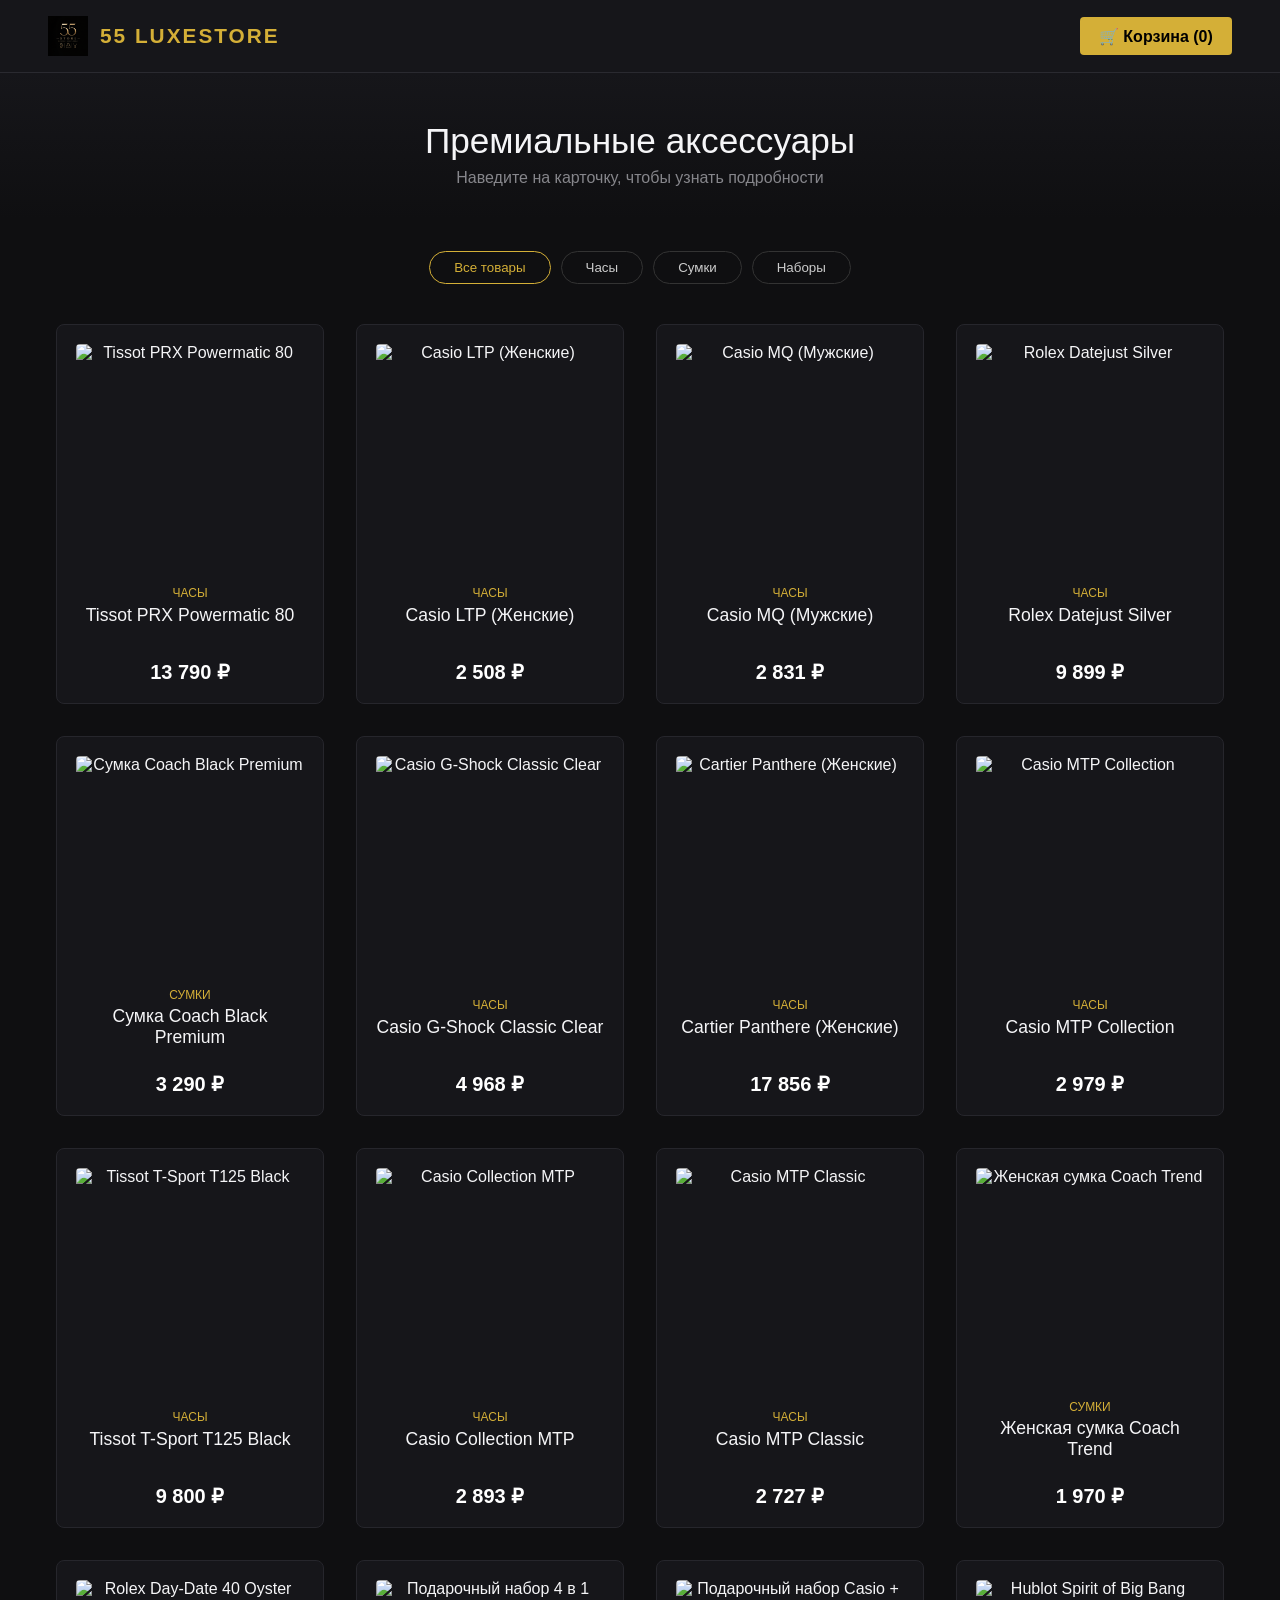
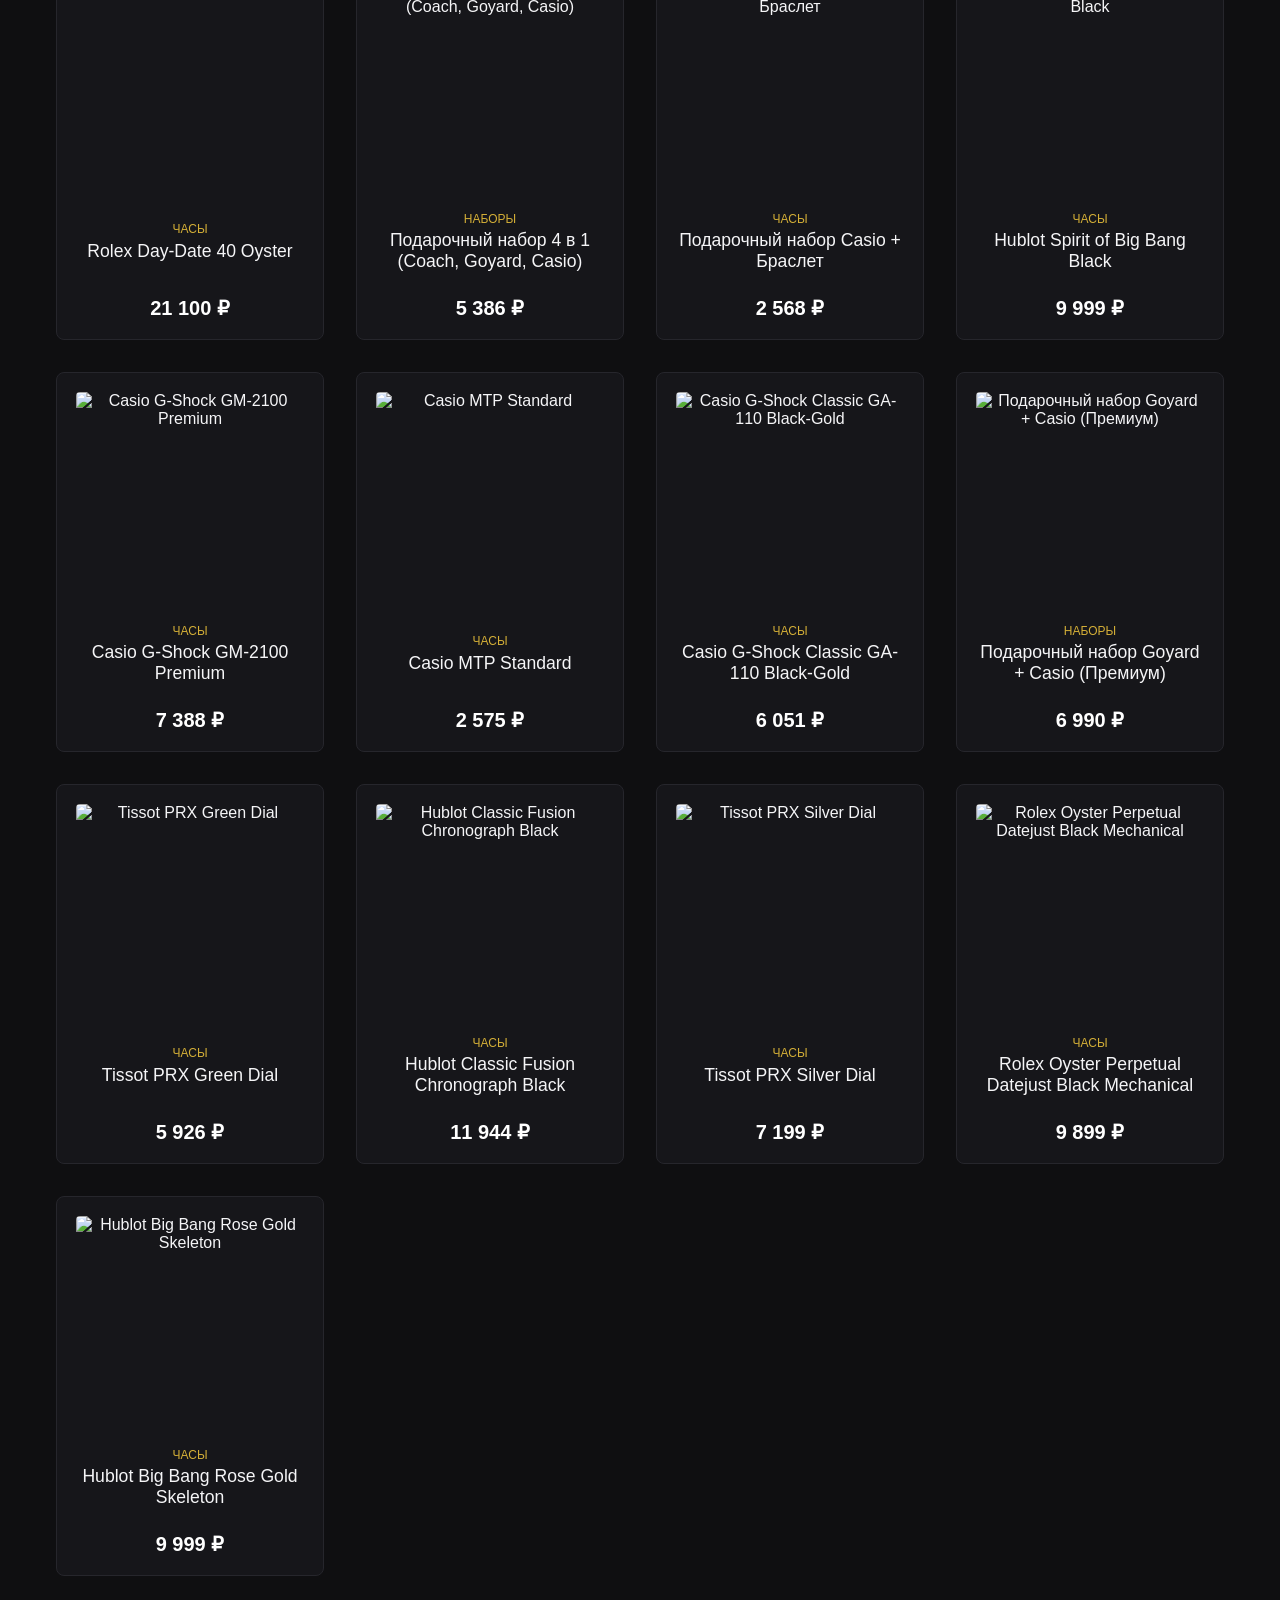
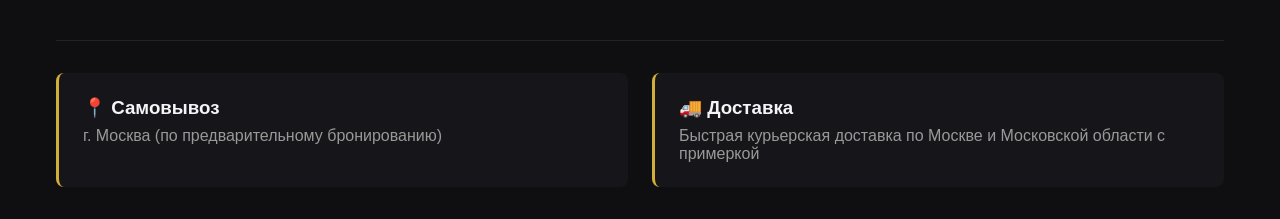
==== index.html @ fea14d13 "Add files via upload" ====
<!DOCTYPE html>
<html lang="ru">
<head>
  <meta charset="UTF-8">
  <meta name="viewport" content="width=device-width, initial-scale=1.0">
  <title>55 LUXESTORE — Премиальные часы и сумки</title>
  <link rel="stylesheet" href="style.css">
</head>
<body>

  <header class="header">
    <a href="#" class="logo">
      <img src="images/logo.png" alt="55 LUXESTORE" class="site-logo">
      <span class="brand-name">55 LUXESTORE</span>
    </a>

    <div class="cart-button">
      🛒 Корзина (<span id="cart-count">0</span>)
    </div>
  </header>

  <section class="hero">
    <h1>Премиальные аксессуары</h1>
    <p>Наведите на карточку, чтобы узнать подробности</p>
  </section>

  <main class="container">
    <div class="filter-bar">
      <button class="filter-btn active" onclick="filterCategory('all')">Все товары</button>
      <button class="filter-btn" onclick="filterCategory('watches')">Часы</button>
      <button class="filter-btn" onclick="filterCategory('bags')">Сумки</button>
      <button class="filter-btn" onclick="filterCategory('sets')">Наборы</button>
    </div>

    <div class="products-grid" id="products-grid"></div>

    <section class="info-section">
      <div class="info-card">
        <h3>📍 Самовывоз</h3>
        <p>г. Москва (по предварительному бронированию)</p>
      </div>
      <div class="info-card">
        <h3>🚚 Доставка</h3>
        <p>Быстрая курьерская доставка по Москве и Московской области с примеркой</p>
      </div>
    </section>
  </main>

  <script src="script.js"></script>
</body>
</html>
---- style.css ----
* {
  box-sizing: border-box;
  margin: 0;
  padding: 0;
  font-family: 'Helvetica Neue', Arial, sans-serif;
}

body {
  background-color: #0f0f11;
  color: #f5f5f7;
}

.header {
  display: flex;
  justify-content: space-between;
  align-items: center;
  padding: 1rem 3rem;
  background-color: #16161a;
  border-bottom: 1px solid #2a2a30;
  position: sticky;
  top: 0;
  z-index: 100;
}

.logo {
  display: flex;
  align-items: center;
  gap: 12px;
  text-decoration: none;
}

.site-logo {
  height: 40px;
  width: auto;
  display: block;
  object-fit: contain;
}

.brand-name {
  font-size: 1.3rem;
  font-weight: 700;
  letter-spacing: 2px;
  color: #d4af37;
}

.cart-button {
  background: #d4af37;
  color: #000;
  padding: 0.6rem 1.2rem;
  border-radius: 4px;
  font-weight: 600;
  cursor: pointer;
  user-select: none;
}

.hero {
  text-align: center;
  padding: 3rem 1rem 2rem;
  background: linear-gradient(180deg, #16161a 0%, #0f0f11 100%);
}

.hero h1 {
  font-size: 2.2rem;
  font-weight: 300;
  margin-bottom: 0.5rem;
}

.hero p {
  color: #86868b;
}

.container {
  max-width: 1200px;
  margin: 0 auto;
  padding: 2rem 1rem;
}

.filter-bar {
  display: flex;
  justify-content: center;
  gap: 10px;
  margin-bottom: 2.5rem;
}

.filter-btn {
  background: transparent;
  border: 1px solid #333;
  color: #ccc;
  padding: 0.5rem 1.5rem;
  border-radius: 20px;
  cursor: pointer;
  transition: all 0.2s ease;
}

.filter-btn.active, .filter-btn:hover {
  border-color: #d4af37;
  color: #d4af37;
}

.products-grid {
  display: grid;
  grid-template-columns: repeat(auto-fill, minmax(260px, 1fr));
  gap: 2rem;
}

/* ЭФФЕКТ ПЕРЕВОРОТА КАРТОЧКИ */
.product-card {
  background-color: transparent;
  height: 380px;
  perspective: 1000px;
}

.card-inner {
  position: relative;
  width: 100%;
  height: 100%;
  text-align: center;
  transition: transform 0.6s;
  transform-style: preserve-3d;
}

.product-card:hover .card-inner {
  transform: rotateY(180deg);
}

.card-front, .card-back {
  position: absolute;
  width: 100%;
  height: 100%;
  -webkit-backface-visibility: hidden;
  backface-visibility: hidden;
  border-radius: 8px;
  padding: 1.2rem;
  background: #16161a;
  border: 1px solid #26262c;
  display: flex;
  flex-direction: column;
  justify-content: space-between;
}

/* Лицевая сторона */
.card-front .product-image {
  width: 100%;
  height: 200px;
  object-fit: cover;
  border-radius: 4px;
}

.card-front .product-category {
  font-size: 0.75rem;
  color: #d4af37;
  text-transform: uppercase;
  margin-top: 0.8rem;
}

.card-front .product-title {
  font-size: 1.1rem;
  font-weight: 500;
  margin: 0.3rem 0;
}

.card-front .product-price {
  font-size: 1.25rem;
  font-weight: 600;
  color: #fff;
}

/* Обратная сторона */
.card-back {
  transform: rotateY(180deg);
  border-color: #d4af37;
  justify-content: center;
  gap: 1rem;
  overflow-y: auto;
}

.card-back h3 {
  font-size: 1.1rem;
  color: #d4af37;
}

.card-back p {
  font-size: 0.85rem;
  color: #ccc;
  line-height: 1.4;
  text-align: left;
}

.add-to-cart-btn {
  background: #d4af37;
  color: #000;
  border: none;
  padding: 0.8rem;
  border-radius: 4px;
  cursor: pointer;
  font-weight: 600;
  transition: opacity 0.2s;
  margin-top: auto;
}

.add-to-cart-btn:hover {
  opacity: 0.9;
}

.info-section {
  display: grid;
  grid-template-columns: 1fr 1fr;
  gap: 1.5rem;
  margin-top: 4rem;
  padding-top: 2rem;
  border-top: 1px solid #222;
}

.info-card {
  background: #16161a;
  padding: 1.5rem;
  border-radius: 8px;
  border-left: 3px solid #d4af37;
}

.info-card h3 {
  margin-bottom: 0.5rem;
}

.info-card p {
  color: #999;
}
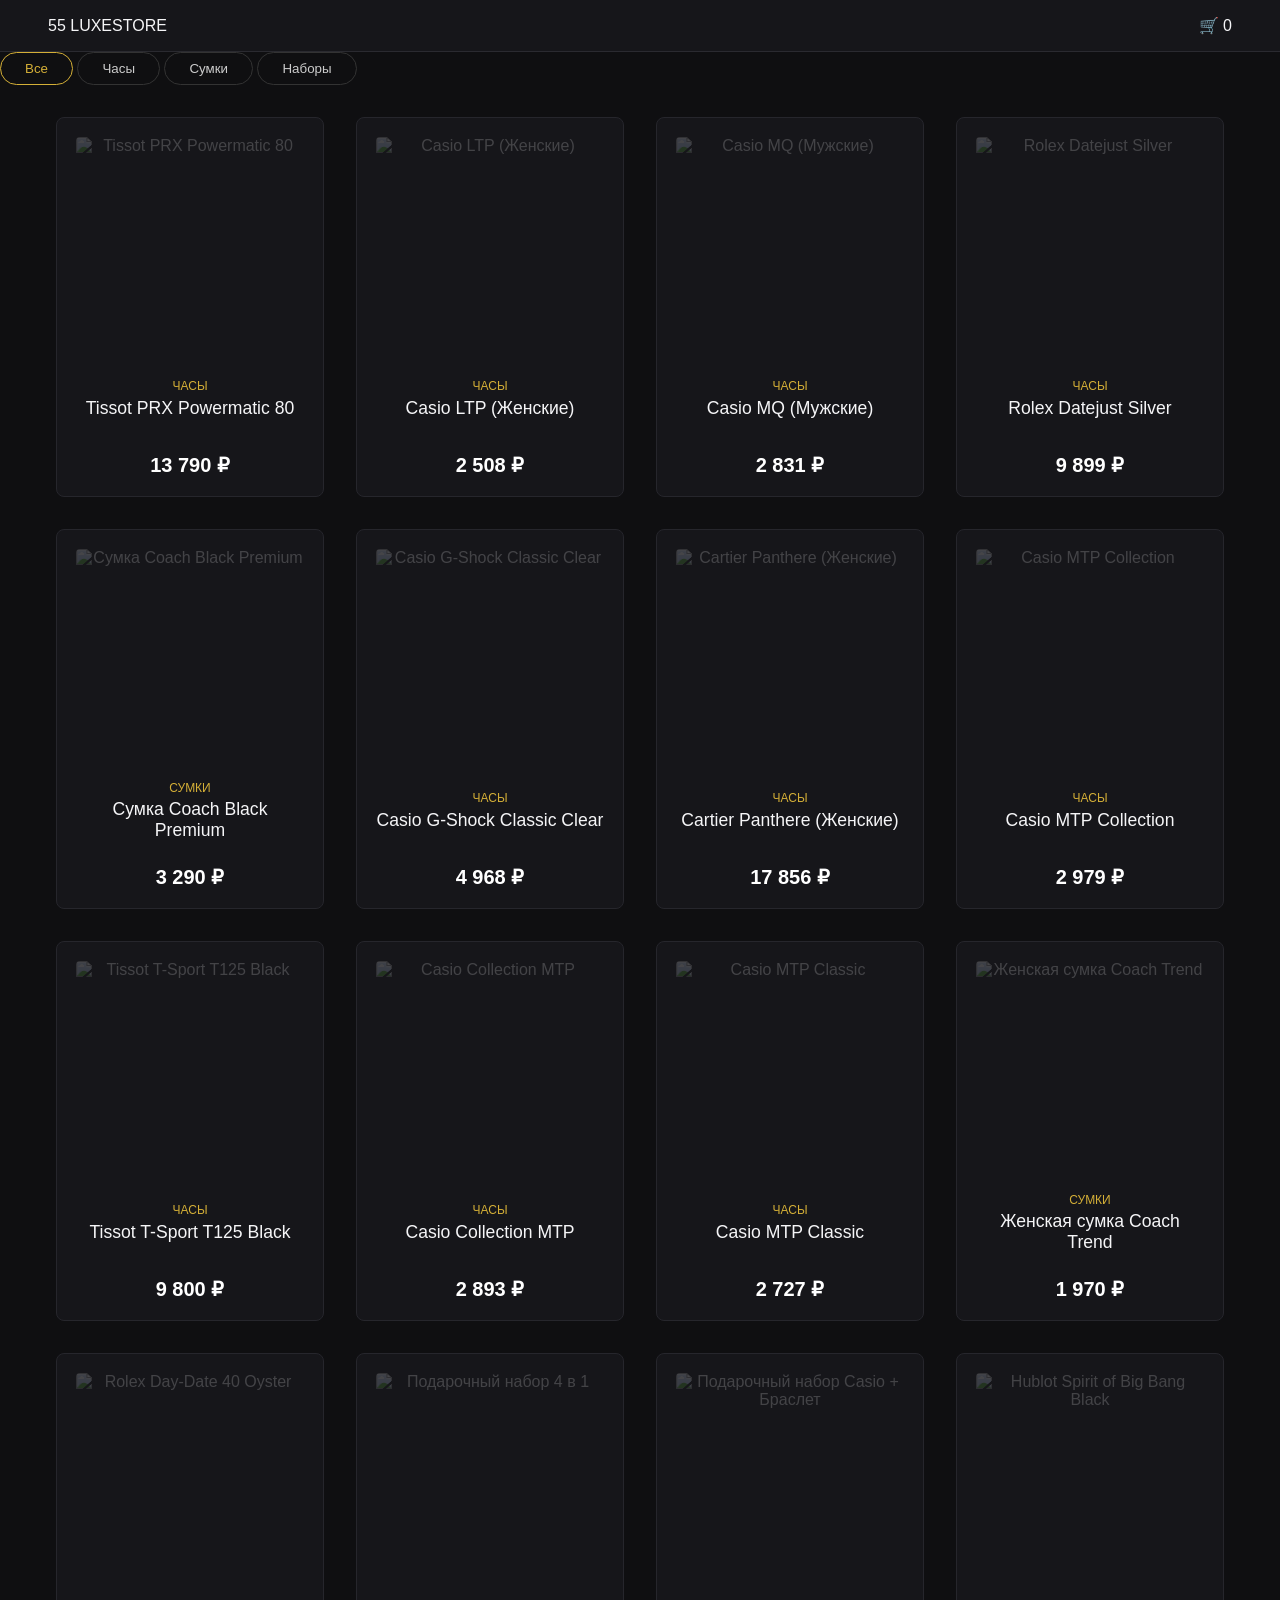
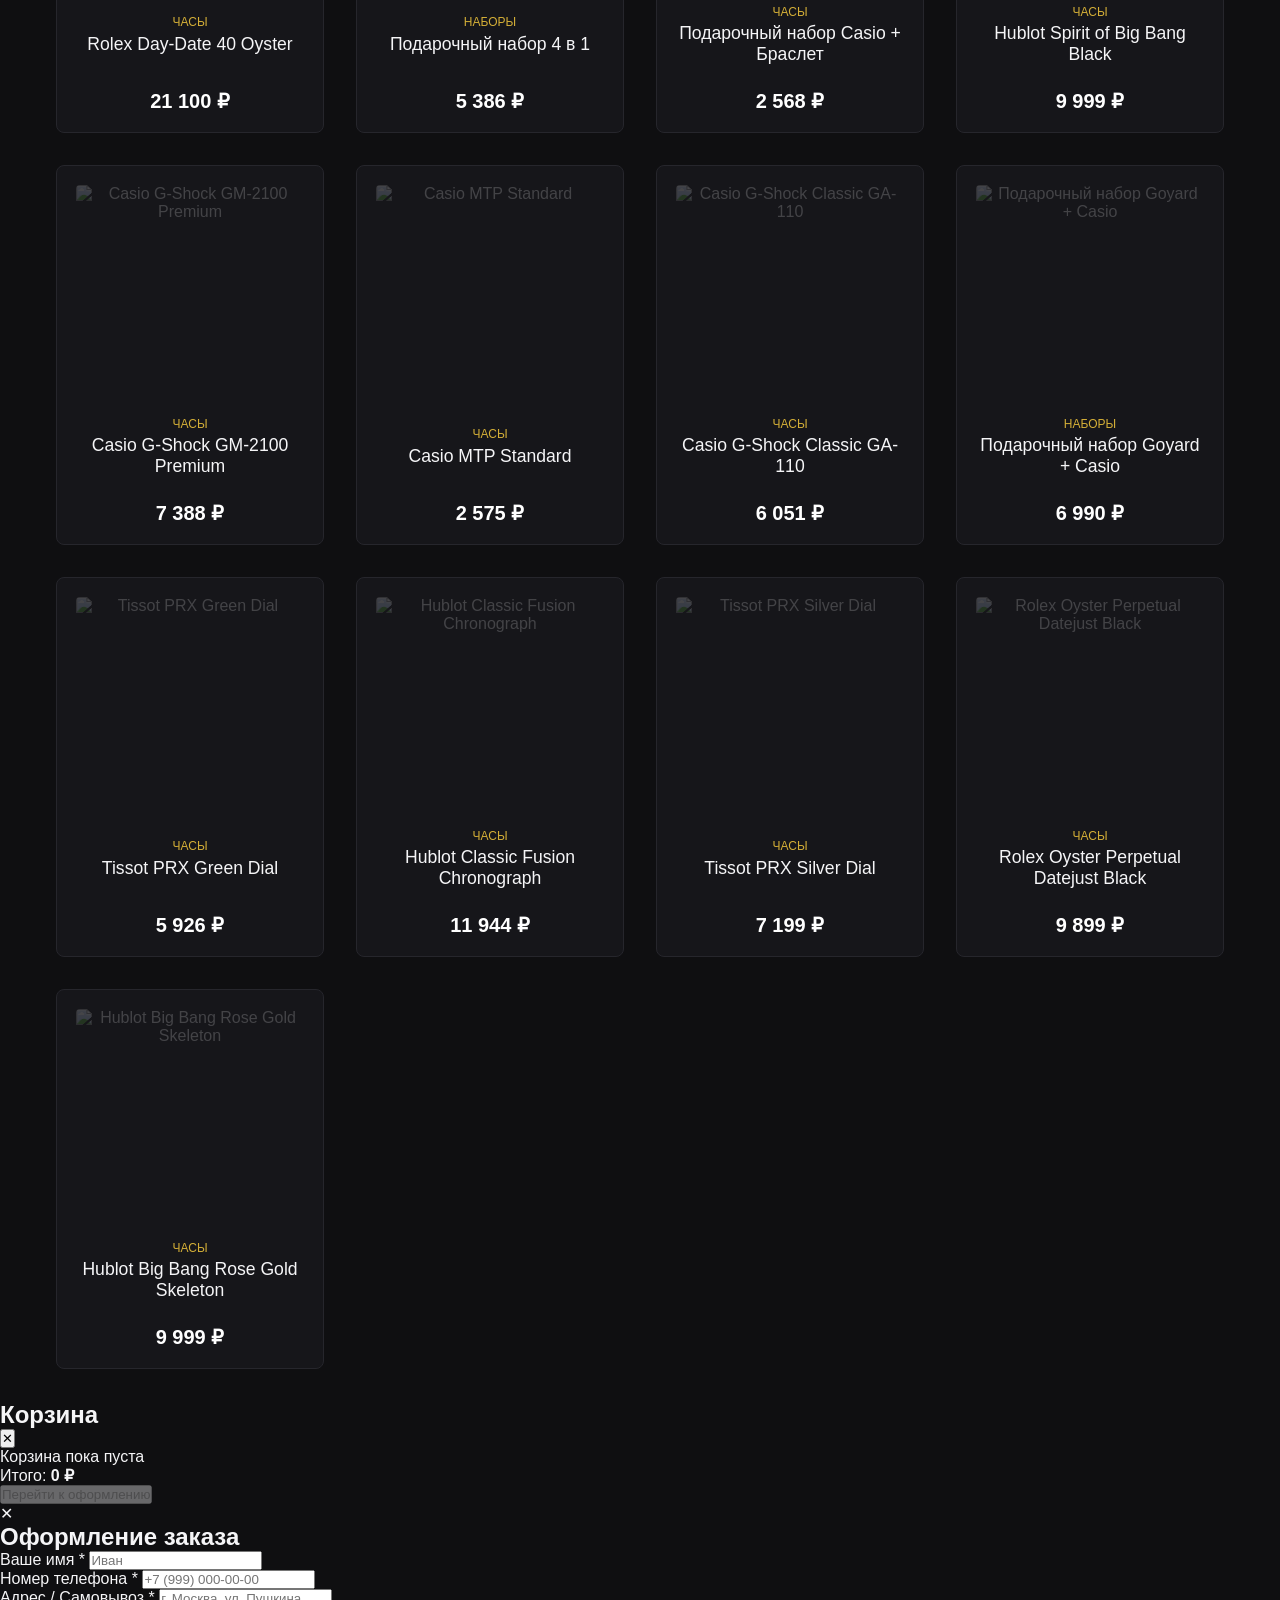
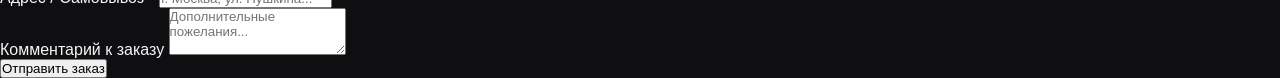
==== commit 47ce81b2: "Update index.html" ====
--- a/index.html
+++ b/index.html
@@ -3,49 +3,80 @@
 <head>
   <meta charset="UTF-8">
   <meta name="viewport" content="width=device-width, initial-scale=1.0">
-  <title>55 LUXESTORE — Премиальные часы и сумки</title>
+  <title>55 LUXESTORE</title>
   <link rel="stylesheet" href="style.css">
 </head>
 <body>
 
+  <!-- ХЕДЕР И ШАПКА -->
   <header class="header">
-    <a href="#" class="logo">
-      <img src="images/logo.png" alt="55 LUXESTORE" class="site-logo">
-      <span class="brand-name">55 LUXESTORE</span>
-    </a>
-
-    <div class="cart-button">
-      🛒 Корзина (<span id="cart-count">0</span>)
+    <div class="logo">55 LUXESTORE</div>
+    <div class="cart-icon" onclick="toggleCart()">
+      🛒 <span id="cart-count">0</span>
     </div>
   </header>
 
-  <section class="hero">
-    <h1>Премиальные аксессуары</h1>
-    <p>Наведите на карточку, чтобы узнать подробности</p>
-  </section>
+  <!-- ФИЛЬТР КАТЕГОРИЙ -->
+  <div class="filters">
+    <button class="filter-btn active" onclick="filterCategory('all')">Все</button>
+    <button class="filter-btn" onclick="filterCategory('watches')">Часы</button>
+    <button class="filter-btn" onclick="filterCategory('bags')">Сумки</button>
+    <button class="filter-btn" onclick="filterCategory('sets')">Наборы</button>
+  </div>
 
+  <!-- КАТАЛОГ ТОВАРОВ -->
   <main class="container">
-    <div class="filter-bar">
-      <button class="filter-btn active" onclick="filterCategory('all')">Все товары</button>
-      <button class="filter-btn" onclick="filterCategory('watches')">Часы</button>
-      <button class="filter-btn" onclick="filterCategory('bags')">Сумки</button>
-      <button class="filter-btn" onclick="filterCategory('sets')">Наборы</button>
+    <div id="products-grid" class="products-grid"></div>
+  </main>
+
+  <!-- БОКОВАЯ КОРЗИНА -->
+  <div id="cartOverlay" class="cart-overlay" onclick="toggleCart()"></div>
+  <aside id="cartDrawer" class="cart-drawer">
+    <div class="cart-header">
+      <h2>Корзина</h2>
+      <button class="close-btn" onclick="toggleCart()">✕</button>
     </div>
+    <div id="cartItems" class="cart-items">
+      <p class="empty-cart-msg">Корзина пока пуста</p>
+    </div>
+    <div class="cart-footer">
+      <div class="cart-total">
+        <span>Итого:</span>
+        <strong id="cartTotal">0 ₽</strong>
+      </div>
+      <button id="checkoutBtn" class="checkout-btn" onclick="openCheckoutModal()" disabled>
+        Перейти к оформлению
+      </button>
+    </div>
+  </aside>
 
-    <div class="products-grid" id="products-grid"></div>
-
-    <section class="info-section">
-      <div class="info-card">
-        <h3>📍 Самовывоз</h3>
-        <p>г. Москва (по предварительному бронированию)</p>
-      </div>
-      <div class="info-card">
-        <h3>🚚 Доставка</h3>
-        <p>Быстрая курьерская доставка по Москве и Московской области с примеркой</p>
-      </div>
-    </section>
-  </main>
+  <!-- МОДАЛЬНОЕ ОКНО ОФОРМЛЕНИЯ ЗАКАЗА -->
+  <div id="checkoutModal" class="modal">
+    <div class="modal-content">
+      <span class="close-modal" onclick="closeCheckoutModal()">✕</span>
+      <h2>Оформление заказа</h2>
+      <form id="checkoutForm" onsubmit="sendOrderToTelegram(event)">
+        <div class="form-group">
+          <label for="userName">Ваше имя *</label>
+          <input type="text" id="userName" required placeholder="Иван">
+        </div>
+        <div class="form-group">
+          <label for="userPhone">Номер телефона *</label>
+          <input type="tel" id="userPhone" required placeholder="+7 (999) 000-00-00">
+        </div>
+        <div class="form-group">
+          <label for="userAddress">Адрес / Самовывоз *</label>
+          <input type="text" id="userAddress" required placeholder="г. Москва, ул. Пушкина...">
+        </div>
+        <div class="form-group">
+          <label for="userComment">Комментарий к заказу</label>
+          <textarea id="userComment" rows="3" placeholder="Дополнительные пожелания..."></textarea>
+        </div>
+        <button type="submit" id="submitBtn" class="submit-order-btn">Отправить заказ</button>
+      </form>
+    </div>
+  </div>
 
   <script src="script.js"></script>
 </body>
-</html>+</html>
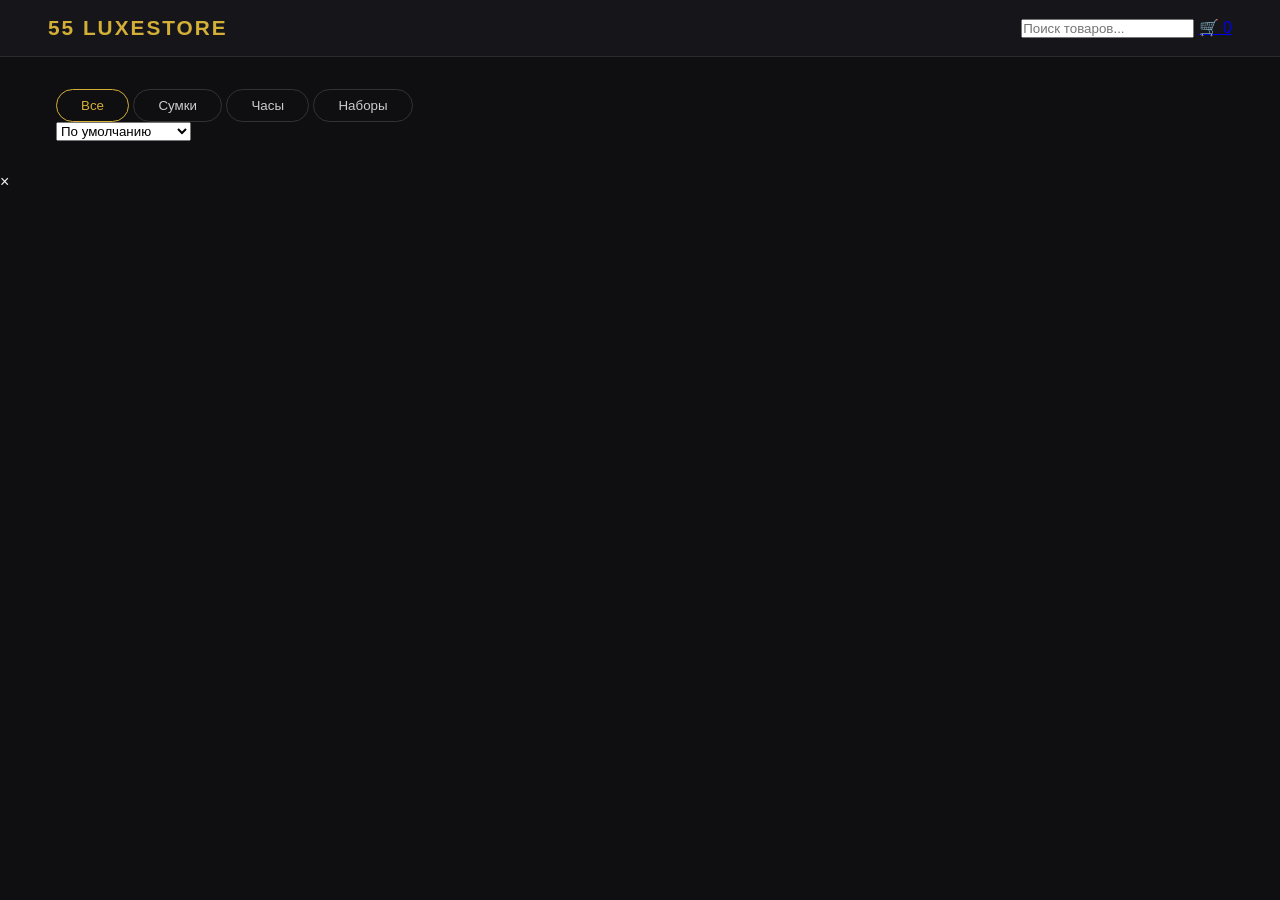
==== commit 71db6c26: "Update index.html" ====
--- a/index.html
+++ b/index.html
@@ -8,74 +8,56 @@
 </head>
 <body>
 
-  <!-- ХЕДЕР И ШАПКА -->
+  <!-- Хедер сайта -->
   <header class="header">
-    <div class="logo">55 LUXESTORE</div>
-    <div class="cart-icon" onclick="toggleCart()">
-      🛒 <span id="cart-count">0</span>
+    <a href="index.html" class="logo">
+      <span class="brand-name">55 LUXESTORE</span>
+    </a>
+    <div class="header-controls">
+      <input type="text" id="searchInput" class="search-input" placeholder="Поиск товаров..." oninput="filterProducts()">
+      <a href="cart.html" class="cart-icon" title="Перейти в корзину">
+        🛒 <span id="cart-count">0</span>
+      </a>
     </div>
   </header>
 
-  <!-- ФИЛЬТР КАТЕГОРИЙ -->
-  <div class="filters">
-    <button class="filter-btn active" onclick="filterCategory('all')">Все</button>
-    <button class="filter-btn" onclick="filterCategory('watches')">Часы</button>
-    <button class="filter-btn" onclick="filterCategory('bags')">Сумки</button>
-    <button class="filter-btn" onclick="filterCategory('sets')">Наборы</button>
+  <main class="container">
+    <!-- Фильтры и сортировка -->
+    <div class="controls-bar">
+      <nav class="categories">
+        <button class="category-btn filter-btn active" onclick="filterCategory('all', event)">Все</button>
+        <button class="category-btn filter-btn" onclick="filterCategory('bags', event)">Сумки</button>
+        <button class="category-btn filter-btn" onclick="filterCategory('watches', event)">Часы</button>
+        <button class="category-btn filter-btn" onclick="filterCategory('sets', event)">Наборы</button>
+      </nav>
+
+      <div class="sort-container">
+        <select id="sortSelect" class="sort-select" onchange="filterProducts()">
+          <option value="default">По умолчанию</option>
+          <option value="price-asc">Сначала дешевле</option>
+          <option value="price-desc">Сначала дороже</option>
+        </select>
+      </div>
+    </div>
+
+    <!-- Сетка с товарами -->
+    <div id="productGrid" class="products-grid">
+      <!-- Товары динамически загружаются из script.js -->
+    </div>
+  </main>
+
+  <!-- Модальное окно просмотра товара -->
+  <div id="productModal" class="modal">
+    <div class="modal-content">
+      <span class="modal-close" onclick="closeProductModal()">&times;</span>
+      <div class="modal-body" id="modalBody">
+        <!-- Контент загружается через JS -->
+      </div>
+    </div>
   </div>
 
-  <!-- КАТАЛОГ ТОВАРОВ -->
-  <main class="container">
-    <div id="products-grid" class="products-grid"></div>
-  </main>
-
-  <!-- БОКОВАЯ КОРЗИНА -->
-  <div id="cartOverlay" class="cart-overlay" onclick="toggleCart()"></div>
-  <aside id="cartDrawer" class="cart-drawer">
-    <div class="cart-header">
-      <h2>Корзина</h2>
-      <button class="close-btn" onclick="toggleCart()">✕</button>
-    </div>
-    <div id="cartItems" class="cart-items">
-      <p class="empty-cart-msg">Корзина пока пуста</p>
-    </div>
-    <div class="cart-footer">
-      <div class="cart-total">
-        <span>Итого:</span>
-        <strong id="cartTotal">0 ₽</strong>
-      </div>
-      <button id="checkoutBtn" class="checkout-btn" onclick="openCheckoutModal()" disabled>
-        Перейти к оформлению
-      </button>
-    </div>
-  </aside>
-
-  <!-- МОДАЛЬНОЕ ОКНО ОФОРМЛЕНИЯ ЗАКАЗА -->
-  <div id="checkoutModal" class="modal">
-    <div class="modal-content">
-      <span class="close-modal" onclick="closeCheckoutModal()">✕</span>
-      <h2>Оформление заказа</h2>
-      <form id="checkoutForm" onsubmit="sendOrderToTelegram(event)">
-        <div class="form-group">
-          <label for="userName">Ваше имя *</label>
-          <input type="text" id="userName" required placeholder="Иван">
-        </div>
-        <div class="form-group">
-          <label for="userPhone">Номер телефона *</label>
-          <input type="tel" id="userPhone" required placeholder="+7 (999) 000-00-00">
-        </div>
-        <div class="form-group">
-          <label for="userAddress">Адрес / Самовывоз *</label>
-          <input type="text" id="userAddress" required placeholder="г. Москва, ул. Пушкина...">
-        </div>
-        <div class="form-group">
-          <label for="userComment">Комментарий к заказу</label>
-          <textarea id="userComment" rows="3" placeholder="Дополнительные пожелания..."></textarea>
-        </div>
-        <button type="submit" id="submitBtn" class="submit-order-btn">Отправить заказ</button>
-      </form>
-    </div>
-  </div>
+  <!-- Контейнер для toast-уведомлений -->
+  <div id="toastContainer" class="toast-container"></div>
 
   <script src="script.js"></script>
 </body>
--- a/style.css
+++ b/style.css
@@ -224,4 +224,4 @@
 
 .info-card p {
   color: #999;
-}+}
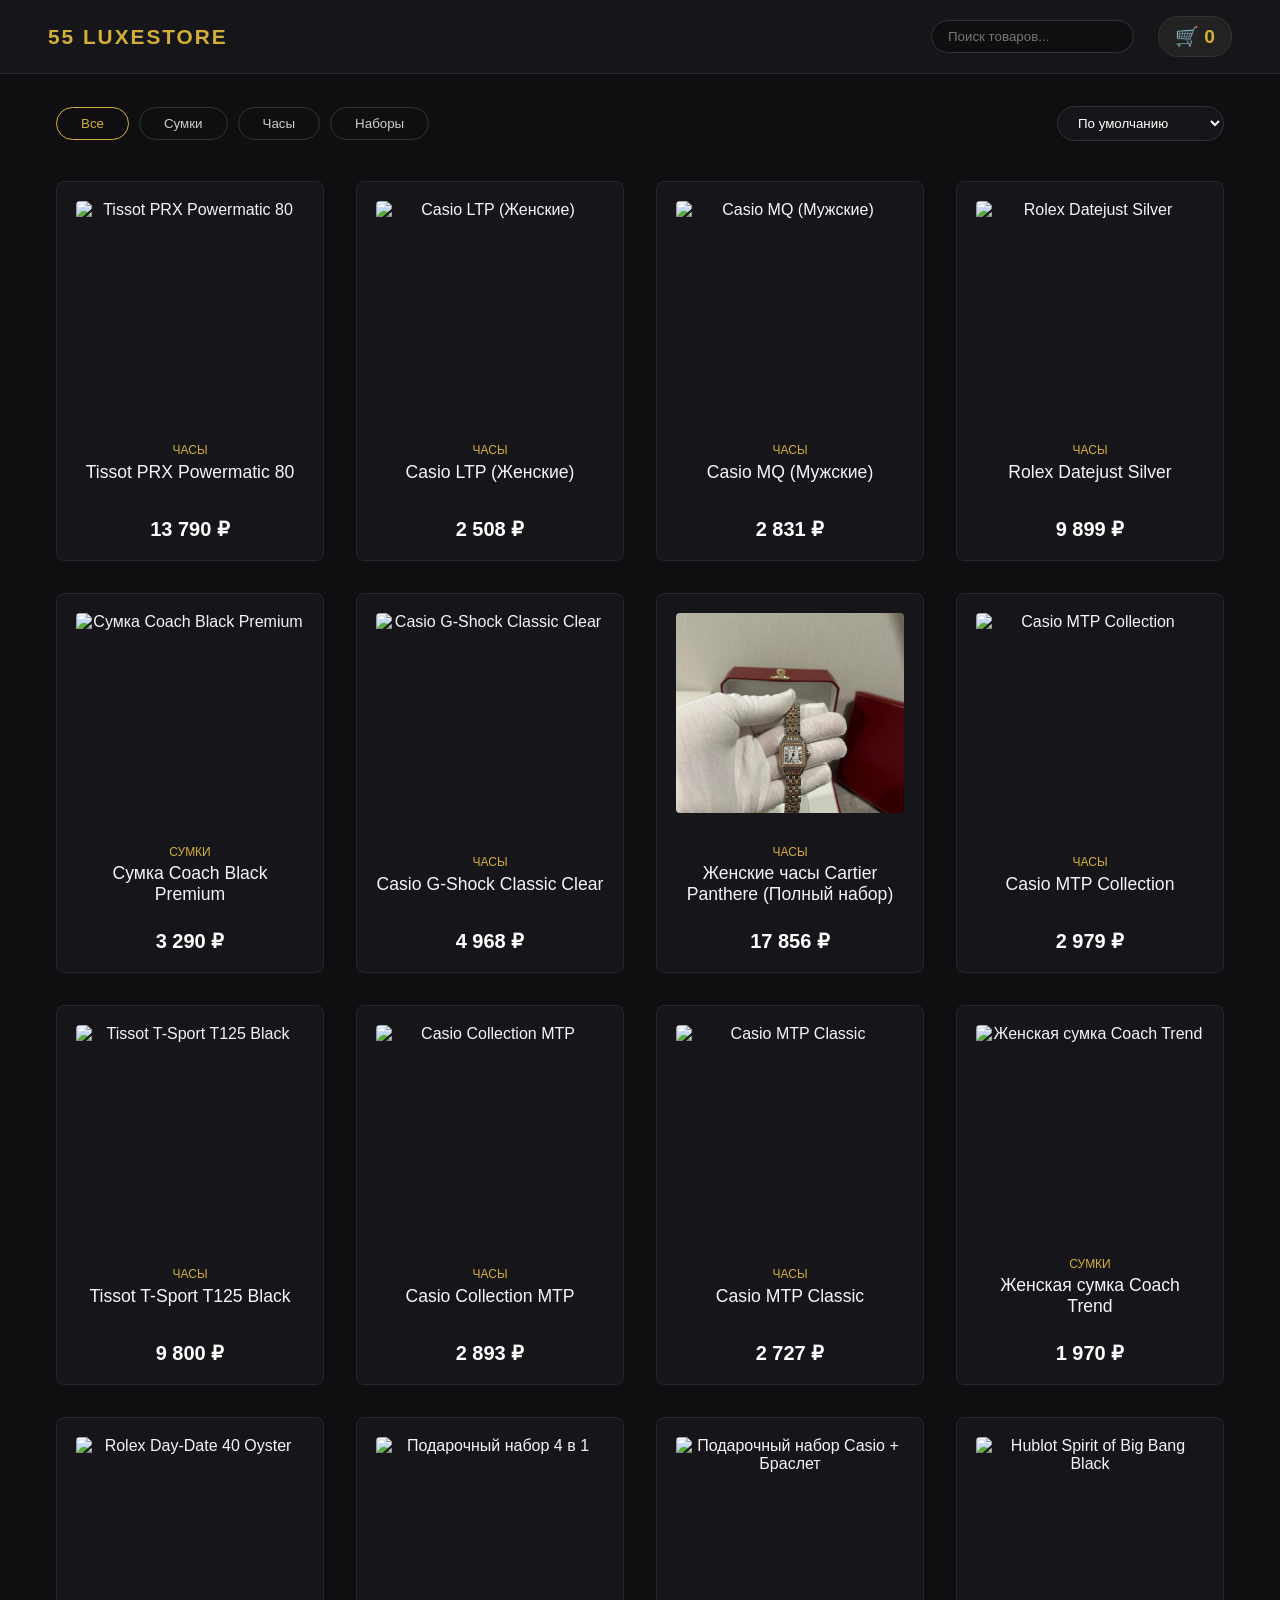
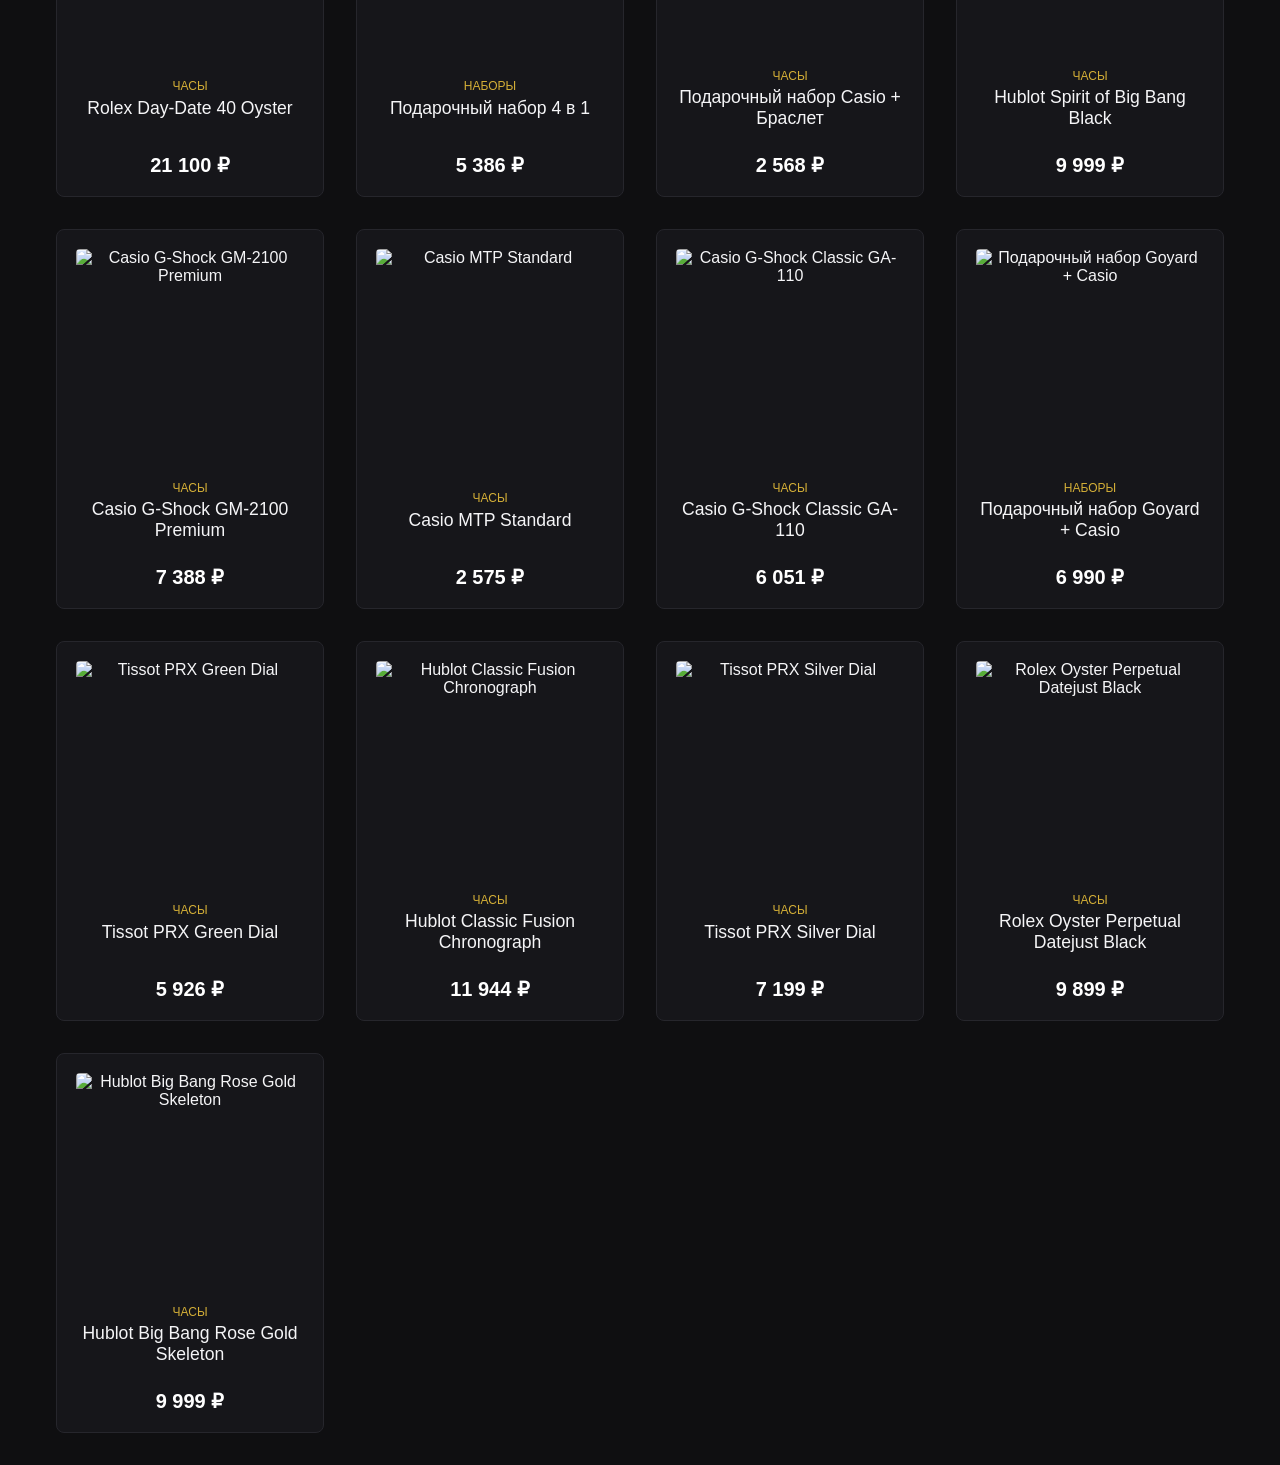
==== commit 03d4bf6b: "Update index.html" ====
--- a/index.html
+++ b/index.html
@@ -8,7 +8,6 @@
 </head>
 <body>
 
-  <!-- Хедер сайта -->
   <header class="header">
     <a href="index.html" class="logo">
       <span class="brand-name">55 LUXESTORE</span>
@@ -22,7 +21,6 @@
   </header>
 
   <main class="container">
-    <!-- Фильтры и сортировка -->
     <div class="controls-bar">
       <nav class="categories">
         <button class="category-btn filter-btn active" onclick="filterCategory('all', event)">Все</button>
@@ -40,23 +38,16 @@
       </div>
     </div>
 
-    <!-- Сетка с товарами -->
-    <div id="productGrid" class="products-grid">
-      <!-- Товары динамически загружаются из script.js -->
-    </div>
+    <div id="productGrid" class="products-grid"></div>
   </main>
 
-  <!-- Модальное окно просмотра товара -->
   <div id="productModal" class="modal">
     <div class="modal-content">
       <span class="modal-close" onclick="closeProductModal()">&times;</span>
-      <div class="modal-body" id="modalBody">
-        <!-- Контент загружается через JS -->
-      </div>
+      <div class="modal-body" id="modalBody"></div>
     </div>
   </div>
 
-  <!-- Контейнер для toast-уведомлений -->
   <div id="toastContainer" class="toast-container"></div>
 
   <script src="script.js"></script>
--- a/style.css
+++ b/style.css
@@ -29,13 +29,6 @@
   text-decoration: none;
 }
 
-.site-logo {
-  height: 40px;
-  width: auto;
-  display: block;
-  object-fit: contain;
-}
-
 .brand-name {
   font-size: 1.3rem;
   font-weight: 700;
@@ -43,30 +36,34 @@
   color: #d4af37;
 }
 
-.cart-button {
-  background: #d4af37;
-  color: #000;
-  padding: 0.6rem 1.2rem;
-  border-radius: 4px;
-  font-weight: 600;
-  cursor: pointer;
-  user-select: none;
-}
-
-.hero {
-  text-align: center;
-  padding: 3rem 1rem 2rem;
-  background: linear-gradient(180deg, #16161a 0%, #0f0f11 100%);
-}
-
-.hero h1 {
-  font-size: 2.2rem;
-  font-weight: 300;
-  margin-bottom: 0.5rem;
-}
-
-.hero p {
-  color: #86868b;
+.header-controls {
+  display: flex;
+  align-items: center;
+  gap: 1.5rem;
+}
+
+.search-input {
+  background: #0f0f11;
+  border: 1px solid #333;
+  color: #fff;
+  padding: 0.5rem 1rem;
+  border-radius: 20px;
+  outline: none;
+}
+
+.search-input:focus {
+  border-color: #d4af37;
+}
+
+.cart-icon {
+  color: #d4af37;
+  text-decoration: none;
+  font-size: 1.2rem;
+  font-weight: bold;
+  background: #222;
+  padding: 0.5rem 1rem;
+  border-radius: 20px;
+  border: 1px solid #333;
 }
 
 .container {
@@ -75,11 +72,20 @@
   padding: 2rem 1rem;
 }
 
-.filter-bar {
-  display: flex;
-  justify-content: center;
+/* ФИЛЬТРЫ И СОРТИРОВКА */
+.controls-bar {
+  display: flex;
+  justify-content: space-between;
+  align-items: center;
+  margin-bottom: 2.5rem;
+  flex-wrap: wrap;
+  gap: 1rem;
+}
+
+.categories {
+  display: flex;
   gap: 10px;
-  margin-bottom: 2.5rem;
+  flex-wrap: wrap;
 }
 
 .filter-btn {
@@ -97,13 +103,27 @@
   color: #d4af37;
 }
 
+.sort-select {
+  background: #16161a;
+  color: #fff;
+  border: 1px solid #333;
+  padding: 0.5rem 1rem;
+  border-radius: 20px;
+  outline: none;
+  cursor: pointer;
+}
+
+.sort-select:focus {
+  border-color: #d4af37;
+}
+
 .products-grid {
   display: grid;
   grid-template-columns: repeat(auto-fill, minmax(260px, 1fr));
   gap: 2rem;
 }
 
-/* ЭФФЕКТ ПЕРЕВОРОТА КАРТОЧКИ */
+/* СТРУКТУРА КАРТОЧКИ С ПЕРЕВОРОТОМ */
 .product-card {
   background-color: transparent;
   height: 380px;
@@ -138,7 +158,6 @@
   justify-content: space-between;
 }
 
-/* Лицевая сторона */
 .card-front .product-image {
   width: 100%;
   height: 200px;
@@ -165,13 +184,10 @@
   color: #fff;
 }
 
-/* Обратная сторона */
 .card-back {
   transform: rotateY(180deg);
   border-color: #d4af37;
-  justify-content: center;
-  gap: 1rem;
-  overflow-y: auto;
+  justify-content: space-between;
 }
 
 .card-back h3 {
@@ -184,6 +200,23 @@
   color: #ccc;
   line-height: 1.4;
   text-align: left;
+  overflow-y: auto;
+  max-height: 220px;
+}
+
+.card-back-buttons {
+  display: flex;
+  gap: 0.5rem;
+}
+
+.details-btn {
+  background: transparent;
+  color: #fff;
+  border: 1px solid #444;
+  padding: 0.8rem;
+  border-radius: 4px;
+  cursor: pointer;
+  flex: 1;
 }
 
 .add-to-cart-btn {
@@ -194,34 +227,269 @@
   border-radius: 4px;
   cursor: pointer;
   font-weight: 600;
+  flex: 1;
   transition: opacity 0.2s;
-  margin-top: auto;
 }
 
 .add-to-cart-btn:hover {
   opacity: 0.9;
 }
 
-.info-section {
+/* СТИЛИ ДЛЯ КОРЗИНЫ */
+.back-link {
+  color: #d4af37;
+  text-decoration: none;
+  font-size: 0.9rem;
+}
+
+.page-title {
+  margin-bottom: 2rem;
+  font-size: 1.8rem;
+}
+
+.cart-page-layout {
+  display: grid;
+  grid-template-columns: 1fr 400px;
+  gap: 2rem;
+}
+
+@media (max-width: 768px) {
+  .cart-page-layout {
+    grid-template-columns: 1fr;
+  }
+}
+
+.cart-section, .checkout-section {
+  background: #16161a;
+  padding: 1.5rem;
+  border-radius: 8px;
+  border: 1px solid #26262c;
+}
+
+.cart-section h2, .checkout-section h2 {
+  font-size: 1.2rem;
+  margin-bottom: 1.2rem;
+  color: #d4af37;
+}
+
+.cart-page-item {
+  display: flex;
+  align-items: center;
+  gap: 1rem;
+  padding: 1rem 0;
+  border-bottom: 1px solid #222;
+}
+
+.cart-item-img {
+  width: 60px;
+  height: 60px;
+  object-fit: cover;
+  border-radius: 4px;
+}
+
+.cart-page-item-info {
+  flex: 1;
+}
+
+.cart-page-item-info h4 {
+  font-size: 1rem;
+  margin-bottom: 0.3rem;
+}
+
+.cart-page-item-info span {
+  color: #d4af37;
+}
+
+.cart-item-controls {
+  display: flex;
+  align-items: center;
+  gap: 0.5rem;
+}
+
+.cart-item-controls button {
+  background: #222;
+  color: #fff;
+  border: 1px solid #444;
+  width: 28px;
+  height: 28px;
+  border-radius: 4px;
+  cursor: pointer;
+}
+
+.form-group {
+  margin-bottom: 1.2rem;
+}
+
+.form-group label {
+  display: block;
+  font-size: 0.85rem;
+  margin-bottom: 0.4rem;
+  color: #aaa;
+}
+
+.form-group input[type="text"],
+.form-group input[type="tel"],
+.form-group textarea {
+  width: 100%;
+  padding: 0.8rem;
+  background: #0f0f11;
+  border: 1px solid #333;
+  color: #fff;
+  border-radius: 4px;
+  outline: none;
+}
+
+.form-group input:focus,
+.form-group textarea:focus {
+  border-color: #d4af37;
+}
+
+.radio-group {
+  display: flex;
+  gap: 1.5rem;
+  margin-top: 0.5rem;
+}
+
+.radio-group label {
+  display: flex;
+  align-items: center;
+  gap: 0.5rem;
+  cursor: pointer;
+  color: #fff;
+}
+
+.cart-summary {
+  display: flex;
+  justify-content: space-between;
+  font-size: 1.2rem;
+  font-weight: bold;
+  margin: 1.5rem 0;
+  padding-top: 1rem;
+  border-top: 1px solid #333;
+}
+
+.submit-order-btn {
+  width: 100%;
+  background: #d4af37;
+  color: #000;
+  border: none;
+  padding: 1rem;
+  border-radius: 4px;
+  font-weight: bold;
+  font-size: 1rem;
+  cursor: pointer;
+}
+
+.submit-order-btn:hover {
+  opacity: 0.9;
+}
+
+/* МОДАЛЬНОЕ ОКНО */
+.modal {
+  display: none;
+  position: fixed;
+  z-index: 1000;
+  left: 0;
+  top: 0;
+  width: 100%;
+  height: 100%;
+  background-color: rgba(0, 0, 0, 0.8);
+}
+
+.modal-content {
+  background-color: #16161a;
+  margin: 5% auto;
+  padding: 2rem;
+  border: 1px solid #d4af37;
+  border-radius: 8px;
+  width: 90%;
+  max-width: 700px;
+  position: relative;
+}
+
+.modal-close {
+  position: absolute;
+  top: 1rem;
+  right: 1.5rem;
+  color: #aaa;
+  font-size: 28px;
+  font-weight: bold;
+  cursor: pointer;
+}
+
+.modal-grid {
   display: grid;
   grid-template-columns: 1fr 1fr;
   gap: 1.5rem;
-  margin-top: 4rem;
-  padding-top: 2rem;
-  border-top: 1px solid #222;
-}
-
-.info-card {
+}
+
+@media (max-width: 600px) {
+  .modal-grid {
+    grid-template-columns: 1fr;
+  }
+}
+
+.modal-img {
+  width: 100%;
+  border-radius: 6px;
+  object-fit: cover;
+}
+
+.modal-info {
+  display: flex;
+  flex-direction: column;
+  gap: 1rem;
+}
+
+.modal-category {
+  font-size: 0.8rem;
+  color: #d4af37;
+  text-transform: uppercase;
+}
+
+.modal-price {
+  font-size: 1.5rem;
+  font-weight: bold;
+}
+
+.modal-desc {
+  font-size: 0.9rem;
+  color: #ccc;
+  line-height: 1.4;
+}
+
+/* TOAST-УВЕДОМЛЕНИЯ */
+.toast-container {
+  position: fixed;
+  bottom: 20px;
+  right: 20px;
+  z-index: 2000;
+  display: flex;
+  flex-direction: column;
+  gap: 10px;
+}
+
+.toast {
   background: #16161a;
-  padding: 1.5rem;
-  border-radius: 8px;
-  border-left: 3px solid #d4af37;
-}
-
-.info-card h3 {
-  margin-bottom: 0.5rem;
-}
-
-.info-card p {
-  color: #999;
-}
+  color: #fff;
+  padding: 1rem 1.5rem;
+  border-radius: 6px;
+  border-left: 4px solid #d4af37;
+  box-shadow: 0 4px 12px rgba(0,0,0,0.5);
+  opacity: 0;
+  transform: translateY(20px);
+  transition: all 0.3s ease;
+}
+
+.toast.show {
+  opacity: 1;
+  transform: translateY(0);
+}
+
+.toast-success {
+  border-left-color: #28a745;
+}
+
+.toast-error {
+  border-left-color: #dc3545;
+}
